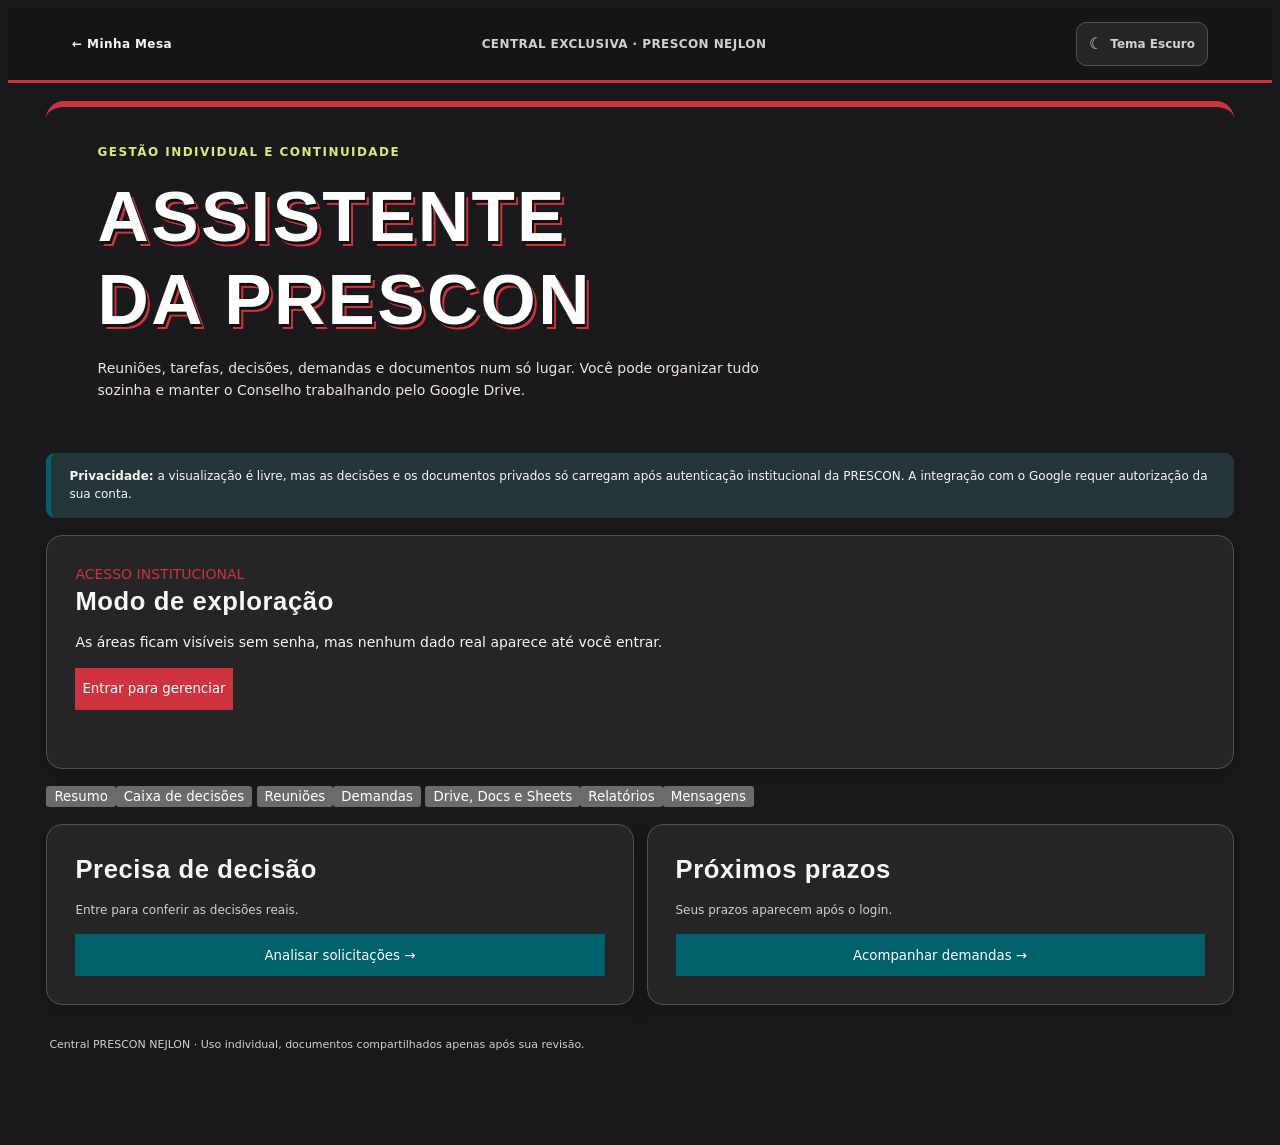
==== pages/operacao.html @ c172b8e2 "feat: personal PRESCON assistant for meetings, decisions and Google Workspace" ====
<!doctype html><html lang="pt-BR"><head>
<meta charset="utf-8"><meta name="viewport" content="width=device-width,initial-scale=1">
<meta name="theme-color" content="#1b191b"><meta name="description" content="Assistente individual de reuniões, decisões, relatórios e Google Workspace da PRESCON NEJLON.">
<title>Assistente PRESCON · NEJLON</title>
<link rel="stylesheet" href="./automation.css"><link rel="stylesheet" href="./ux-system.css"><link rel="stylesheet" href="./operacao.css">
<script defer src="./ux-theme.js"></script><script defer src="./operacao.js"></script></head>
<body class="automation-page personal-page"><a class="ux-skip" href="#conteudo">Pular para conteúdo</a>
<header class="automation-top"><a href="../index.html">← Minha Mesa</a><span>CENTRAL EXCLUSIVA · PRESCON NEJLON</span></header>
<main id="conteudo" class="automation-shell">
<header class="automation-hero personal-hero"><span class="eyebrow">GESTÃO INDIVIDUAL E CONTINUIDADE</span><h1>ASSISTENTE DA <em>PRESCON</em></h1><p>Reuniões, tarefas, decisões, demandas e documentos num só lugar. Você pode organizar tudo sozinha e manter o Conselho trabalhando pelo Google Drive.</p></header>
<div class="automation-note"><strong>Privacidade:</strong> a visualização é livre, mas as decisões e os documentos privados só carregam após autenticação institucional da PRESCON. A integração com o Google requer autorização da sua conta.</div>
<section class="automation-panel" id="personal-auth"><div class="personal-flex"><div><span class="eyebrow">ACESSO INSTITUCIONAL</span><h2>Modo de exploração</h2><p>As áreas ficam visíveis sem senha, mas nenhum dado real aparece até você entrar.</p></div><div id="personal-login-area"><button class="btn red" id="personal-login-toggle" type="button">Entrar para gerenciar</button><button class="btn" id="personal-logout" type="button" hidden>Sair da gestão</button></div></div>
<form class="automation-form personal-login-form" id="personal-login-form" hidden><label>E-mail institucional<input type="email" id="personal-email" autocomplete="username" required placeholder="seuemail@nejlondrina.com"></label><label>Senha<input type="password" id="personal-password" autocomplete="current-password" required></label><button class="btn red" type="submit">Acessar minha gestão</button></form><p id="personal-auth-message" class="automation-message" role="status"></p></section>
<div class="personal-tabs" role="navigation" aria-label="Áreas de trabalho">
<button data-view="inicio" class="active">Resumo</button><button data-view="decisoes">Caixa de decisões</button>
<button data-view="reunioes">Reuniões</button><button data-view="demandas">Demandas</button>
<button data-view="workspace">Drive, Docs e Sheets</button><button data-view="relatorios">Relatórios</button><button data-view="mensagens">Mensagens</button></div>
<section class="personal-view" data-panel="inicio">
<div class="automation-stat-grid" id="personal-stats"></div>
<div class="automation-grid">
<div class="automation-panel"><h2>Precisa de decisão</h2><div id="personal-home-decisions" class="personal-list"><p class="automation-muted">Entre para conferir as decisões reais.</p></div><button class="btn" data-target="decisoes">Analisar solicitações →</button></div>
<div class="automation-panel"><h2>Próximos prazos</h2><div id="personal-deadlines" class="personal-list"><p class="automation-muted">Seus prazos aparecem após o login.</p></div><button class="btn" data-target="demandas">Acompanhar demandas →</button></div>
</div>
</section>
<section class="personal-view" data-panel="decisoes" hidden>
<div class="automation-panel"><div class="personal-flex"><div><h2>Caixa de decisões</h2><p>Justificativas, alterações de voto e respostas externas para sua avaliação.</p></div><button id="personal-refresh-decisions" class="btn">Atualizar</button></div><div id="personal-decisions" class="personal-list"></div></div>
</section>
<section class="personal-view" data-panel="reunioes" hidden>
<div class="automation-grid">
<div class="automation-panel"><h2>Registrar uma reunião</h2><p>Informe a pauta e apenas as decisões que realmente foram tomadas.</p>
<form class="automation-form" id="personal-meeting-form">
<label>Título<input name="title" minlength="3" required placeholder="Ex.: RC de novembro"></label>
<label>Data<input name="held_on" type="date" required></label>
<label>Pauta (um tópico por linha)<textarea name="agenda" rows="4" placeholder="Abertura&#10;Informes das EJs&#10;Pontos para decisão"></textarea></label>
<label>Decisões e encaminhamentos (um por linha)<textarea name="decisions" rows="4" placeholder="Registrar somente deliberações efetivas"></textarea></label>
<label>Anotações internas — privadas<textarea name="notes" rows="3"></textarea></label>
<button class="btn red" type="submit">Salvar reunião</button></form></div>
<div class="automation-panel"><h2>Reuniões registradas</h2><div class="personal-list" id="personal-meetings"></div></div>
</div>
<div class="automation-panel"><h2>Meus encaminhamentos</h2>
<form class="automation-form personal-inline" id="personal-action-form"><label>Encaminhamento<input name="title" minlength="3" required placeholder="Ex.: Solicitar documentação"></label><label>Prazo<input name="due_on" type="date"></label><button class="btn red" type="submit">Adicionar</button></form>
<div id="personal-actions" class="personal-list"></div></div>
</section>
<section class="personal-view" data-panel="demandas" hidden>
<div class="automation-panel"><h2>Criar demanda</h2><p>Para acompanhamento individual da PRESCON, mesmo que o conselheiro continue recebendo as solicitações por WhatsApp ou Drive.</p>
<form class="automation-form personal-create-demand" id="personal-demand-form">
<label>EJ<select id="personal-ej" name="ejId" required><option value="">Selecione</option></select></label>
<label>Assunto<input name="title" minlength="4" required></label>
<label>Classificação<select name="severity"><option value="amarela">Amarela</option><option value="laranja">Laranja</option><option value="vermelha">Vermelha</option></select></label>
<label>Prazo<input name="dueAt" type="date" required></label>
<label class="personal-full">Descrição interna<textarea name="description" minlength="8" required rows="3"></textarea></label>
<button class="btn red" type="submit">Registrar demanda</button></form></div>
<div class="automation-panel"><h2>Panorama da Rede</h2><div class="personal-table-scroll" id="personal-demands"></div></div>
</section>
<section class="personal-view" data-panel="workspace" hidden>
<div class="automation-panel"><div class="personal-flex"><div><h2>Google Workspace</h2><p>Drive é o arquivo institucional; Docs e Sheets recebem os documentos que você produzir.</p><p id="personal-google-status" class="personal-status"></p></div><div class="automation-actions"><button type="button" class="btn red" id="personal-connect-google">Conectar Google</button><button type="button" class="btn" id="personal-organize">Preparar pasta privada</button></div></div></div>
<div class="automation-grid">
<div class="automation-panel"><span class="eyebrow">CONFIDENCIAL</span><h2>Privado da PRESCON</h2><p>Justificativas, votos individuais, relatórios internos, notas e cogestão. Nada é compartilhado automaticamente.</p><div id="personal-private-root" class="personal-links"></div></div>
<div class="automation-panel"><span class="eyebrow">O ACERVO EXISTENTE</span><h2>Drive do Conselho</h2><p>Pastas e planilha que o Conselho já conhece. Não movemos, excluímos nem sobrescrevemos os arquivos antigos.</p><div class="personal-links"><a href="https://drive.google.com/drive/folders/1lMt1bSog2AiDGEiYPf9uO2gQaXEOuNeg" target="_blank" rel="noopener noreferrer">Drive do Conselho 13 ↗</a><a href="https://docs.google.com/spreadsheets/d/1DdwqLHLDsHzD5dF344gKRtQSQMbhN-DplkqMc7z9sdI/edit" target="_blank" rel="noopener noreferrer">Painel Conselho 2026 ↗</a></div></div>
</div>
<div class="automation-panel"><h2>Gerar arquivos no Google</h2><p>Crie cópias novas na pasta privada. Revise antes de compartilhar manualmente no Drive do Conselho.</p>
<div class="personal-actions-grid"><button type="button" data-export="sheet">Planilha de demandas e prazos <small>Google Sheets</small></button><button type="button" data-export="report">Relatório da gestão <small>Google Docs</small></button><button type="button" data-export="handover">Dossiê de cogestão <small>Google Docs</small></button></div></div>
<div class="automation-panel"><h2>Arquivos já gerados</h2><div id="personal-artifacts" class="personal-list"></div></div>
</section>
<section class="personal-view" data-panel="relatorios" hidden>
<div class="automation-panel"><h2>Relatório de gestão</h2><p>Consolidação das ações registradas na Central. Pode ser copiada ou gerada em Google Docs depois de conectar sua conta.</p><pre id="personal-report" class="personal-report"></pre><div class="automation-actions"><button class="btn red" type="button" id="personal-copy-report">Copiar resumo</button><button class="btn" type="button" data-export="report">Gerar no Google Docs</button></div></div>
</section>
<section class="personal-view" data-panel="mensagens" hidden>
<div class="automation-panel"><h2>Mensagens para o Conselho</h2><p>Prepare o texto e escolha manualmente o grupo do Conselho. O portal não envia mensagens sozinho.</p>
<div class="personal-actions-grid"><button data-message="deliberacao">Deliberação <small>Novo prazo ou formulário</small></button><button data-message="prazo">Cobrança de prazo <small>Lembrete de pendências</small></button><button data-message="reuniao">Convocação <small>Data, local e pauta</small></button></div>
<label>Texto do comunicado<textarea id="personal-message" rows="9" class="personal-message"></textarea></label>
<div class="automation-actions"><button type="button" id="personal-copy-message" class="btn red">Copiar texto</button><button type="button" id="personal-whatsapp" class="btn">Abrir WhatsApp</button></div></div>
</section>
<footer class="automation-footer">Central PRESCON NEJLON · Uso individual, documentos compartilhados apenas após sua revisão.</footer>
</main><div id="personal-toast" class="automation-toast" aria-live="polite" role="status"></div>
</body></html>
---- pages/automation.css ----
.automation-page{background:var(--ux-bg,#19191b);color:var(--ux-text,#f9f8f6)}
.automation-page *{box-sizing:border-box}
.automation-top{min-height:64px;background:var(--ux-side,#151515);border-bottom:3px solid var(--ux-red,#ce333e);display:flex;align-items:center;justify-content:space-between;gap:12px;padding:14px clamp(15px,5vw,65px);font-size:12px;font-weight:900;letter-spacing:.035em}
.automation-top a{color:var(--ux-text,#fff);text-decoration:none}.automation-top span{color:var(--ux-muted,#aaa)}
.automation-shell{max-width:1290px;margin:0 auto;padding:18px clamp(14px,3vw,42px) 70px;display:grid;gap:17px}
.automation-hero{min-height:245px;background:#1b191b;color:#fff;border-top:6px solid #ce333e;border-radius:18px;padding:34px clamp(20px,4vw,52px);overflow:hidden}
.automation-hero .eyebrow{color:#d4ec7c;font-size:12px;font-weight:900;letter-spacing:.12em}
.automation-hero h1{color:#fff;font:900 clamp(38px,6vw,71px)/1.17 Impact,'Arial Black',sans-serif;letter-spacing:.033em;text-transform:uppercase;text-shadow:2px 3px #101010,4px 5px #ce333e;margin:12px 0 16px;max-width:850px}
.automation-hero h1 em{font-style:normal;color:#fff}
.automation-hero p{max-width:690px;color:#eae5e7;font-size:14px;margin:0;line-height:1.6}
.automation-note{border-left:5px solid var(--ux-petrol,#00616d);background:var(--ux-alert,#25363a);border-radius:9px;padding:14px 18px;font-size:12px;color:var(--ux-text,#fff)}
.automation-panel{background:var(--ux-surface,#252528);color:var(--ux-text,#fff);border:1px solid var(--ux-border,#535054);border-radius:16px;padding:clamp(17px,2.4vw,28px);display:grid;gap:15px;box-shadow:var(--ux-shadow,0 8px 26px #0002)}
.automation-panel h2{font:900 clamp(20px,2vw,28px)/1.27 'Arial Black',sans-serif;letter-spacing:.024em;margin:0;color:var(--ux-text,#fff)}
.automation-panel h2 span{color:var(--ux-red,#ce333e);margin-right:7px}
.automation-panel>p,.automation-muted{color:var(--ux-muted,#d3ced1);font-size:12px;margin:0}
.automation-form{display:grid;gap:13px}
.automation-form label{font-size:12px;font-weight:800;display:grid;gap:6px;color:var(--ux-text,#fff)}
.automation-form input,.automation-form select,.automation-form textarea{display:block;width:100%;padding:12px 14px;min-height:44px;background:var(--ux-input,#18191b);color:var(--ux-text,#fff);border:1px solid var(--ux-border,#535054);border-radius:10px;line-height:1.5}
.automation-form input[type=file]{padding:10px;overflow-wrap:anywhere}
.automation-form input[type=checkbox]{width:auto;min-height:unset;accent-color:var(--ux-red,#ce333e)}
.automation-form textarea{min-height:110px;resize:vertical}
.automation-form input:focus-visible,.automation-form select:focus-visible,.automation-form textarea:focus-visible,.automation-tabs button:focus-visible{outline:3px solid var(--ux-focus,#fbb4b8);outline-offset:2px}
.automation-form button{justify-self:start;min-height:44px}
.automation-form button:disabled,.automation-actions button:disabled{opacity:.5;cursor:not-allowed}
.automation-message{color:var(--ux-red,#ff9090);font-size:12px;min-height:15px}
.automation-user-bar{display:flex;align-items:center;justify-content:space-between;gap:12px;background:var(--ux-alert,#25363a);border:1px solid var(--ux-petrol,#00616d);border-radius:11px;padding:14px 18px;margin-bottom:12px}
.automation-user-bar div{display:grid;gap:5px}.automation-user-bar span{font-size:10px;font-weight:900;color:var(--ux-muted,#ccc);letter-spacing:.09em}.automation-user-bar strong{font-size:14px;overflow-wrap:anywhere}
.automation-tabs{display:flex;gap:8px;flex-wrap:wrap;padding:6px 0 14px;margin-bottom:12px;border-bottom:1px solid var(--ux-border,#535054)}
.automation-tabs button{background:var(--ux-raised,#302f32);color:var(--ux-text,#fff);border:1px solid var(--ux-border,#535054);border-radius:9px;padding:11px 14px;cursor:pointer;min-height:44px;font-weight:900;font-size:12px}
.automation-tabs button:hover{background:var(--ux-hover,#453f42)}.automation-tabs button.active{background:var(--ux-red,#ce333e);border-color:var(--ux-red,#ce333e);color:#fff}
.auto-tab{display:grid;gap:17px}
.automation-stat-grid{display:grid;grid-template-columns:repeat(3,minmax(0,1fr));gap:12px}
.automation-stat-grid article{display:flex;flex-direction:column;gap:8px;background:var(--ux-surface,#252528);border:1px solid var(--ux-border,#535054);border-top:5px solid var(--ux-petrol,#00616d);padding:18px;border-radius:12px;min-width:0}
.automation-stat-grid article:nth-child(2){border-top-color:var(--ux-red,#ce333e)}.automation-stat-grid article:nth-child(3){border-top-color:var(--ux-lime,#a0c50c)}
.automation-stat-grid span{color:var(--ux-muted,#ddd);font-size:10px;font-weight:900;letter-spacing:.06em}
.automation-stat-grid strong{font:900 clamp(23px,2.8vw,31px)/1.1 'Arial Black',sans-serif;color:var(--ux-text,#fff);overflow-wrap:anywhere}
.automation-stat-grid small{color:var(--ux-muted,#ccc);font-size:11px}
.automation-shortcuts{display:grid;grid-template-columns:repeat(4,minmax(0,1fr));gap:12px}
.automation-shortcuts button,.automation-shortcuts a{display:flex;flex-direction:column;gap:13px;align-items:flex-start;text-decoration:none;text-align:left;cursor:pointer;min-width:0;background:var(--ux-raised,#302f32);border:1px solid var(--ux-border,#535054);border-top:5px solid var(--ux-red,#ce333e);border-radius:12px;padding:19px;color:var(--ux-text,#fff);font:inherit;min-height:170px}
.automation-shortcuts button:nth-child(2){border-top-color:var(--ux-petrol,#00616d)}.automation-shortcuts button:nth-child(3){border-top-color:var(--ux-lime,#a0c50c)}
.automation-shortcuts button:hover,.automation-shortcuts a:hover{background:var(--ux-hover,#453e42)}
.automation-shortcuts b{font-size:15px;line-height:1.35}
.automation-shortcuts small{font-size:12px;color:var(--ux-muted,#d3ced1)}
.automation-shortcuts span{margin-top:auto;font-size:11px;font-weight:900;color:var(--ux-red,#f7a1a1)}
.automation-checks{display:grid;grid-template-columns:repeat(3,minmax(0,1fr));gap:10px}
.automation-checks p{margin:0;background:var(--ux-raised,#302f32);padding:13px;border-radius:10px;font-size:12px;color:var(--ux-text,#fff);line-height:1.6}
.automation-switches{display:flex;gap:16px;flex-wrap:wrap;background:var(--ux-raised,#302f32);padding:15px;border-radius:9px}
.automation-switches label{display:flex;flex-direction:row;align-items:flex-start;gap:9px;flex:1 1 250px}
.automation-grid{display:grid;grid-template-columns:repeat(2,minmax(0,1fr));gap:13px}
.automation-actions{display:flex;flex-wrap:wrap;gap:9px;align-items:center}
.automation-result{background:var(--ux-alert,#25363a);padding:12px 15px;border-radius:9px;color:var(--ux-text,#fff);font-size:12px;overflow-wrap:anywhere}
.automation-result:empty{display:none}
.automation-inline{display:flex;flex-wrap:wrap;align-items:end}
.automation-inline label{flex:1 1 180px;min-width:0}.automation-inline button{justify-self:unset}
.automation-files,.automation-forms,.automation-results{display:grid;gap:10px;min-width:0}
.automation-file,.automation-form-card,.automation-response{background:var(--ux-raised,#302f32);border:1px solid var(--ux-border,#535054);border-radius:11px;padding:15px;display:grid;gap:10px}
.automation-form-card-head{display:flex;align-items:flex-start;justify-content:space-between;gap:12px;flex-wrap:wrap}
.automation-form-card strong,.automation-file strong{font-size:14px;overflow-wrap:anywhere}
.automation-form-card small,.automation-file small,.automation-response small{display:block;color:var(--ux-muted,#ddd);font-size:11px}
.automation-form-card .automation-actions{gap:8px}
.automation-form-card .btn{font-size:11px;min-height:39px;padding:7px 10px}
.automation-form-card .tag{white-space:nowrap}
.automation-file{grid-template-columns:minmax(0,1fr) auto;align-items:center}
.automation-file a{color:var(--ux-red,#ed6c74);font-weight:900;font-size:12px}
.automation-response-top{display:flex;justify-content:space-between;gap:10px;flex-wrap:wrap}
.automation-response details{border-top:1px solid var(--ux-border,#535054);padding-top:10px}
.automation-response summary{cursor:pointer;font-weight:800}
.automation-response pre{white-space:pre-wrap;overflow-wrap:anywhere;max-height:300px;overflow:auto;font-size:11px}
.automation-response select,.automation-response textarea{background:var(--ux-input,#18191b);color:var(--ux-text,#fff);border:1px solid var(--ux-border,#535054);border-radius:7px;padding:10px;font:inherit;font-size:12px}
.automation-response .automation-actions{margin-top:5px}
.automation-footer{color:var(--ux-muted,#d3ced1);font-size:11px;padding:14px 3px}
.automation-toast{position:fixed;bottom:15px;right:15px;z-index:20;background:#005663;color:#fff;padding:12px 16px;border-radius:10px;box-shadow:0 8px 20px #0005;max-width:min(400px,90vw);font-size:12px}
.automation-toast:empty{display:none}
.automation-page a:not(.btn):focus-visible{outline:3px solid var(--ux-focus,#fbb4b8);outline-offset:3px}
@media(max-width:1040px){.automation-shortcuts{grid-template-columns:repeat(2,minmax(0,1fr))}.automation-checks{grid-template-columns:1fr}}
@media(max-width:700px){.automation-grid,.automation-stat-grid{grid-template-columns:1fr}.automation-hero{min-height:260px;padding:27px 18px}.automation-tabs{display:flex;flex-wrap:nowrap;overflow-x:auto;scroll-snap-type:x proximity}.automation-tabs button{white-space:nowrap;flex:0 0 auto;scroll-snap-align:start}.automation-file{grid-template-columns:1fr}.automation-top{flex-wrap:wrap}.automation-form button{width:100%}.automation-form-card .btn{width:auto}}
@media(max-width:475px){.automation-shortcuts{grid-template-columns:1fr}.automation-shortcuts button,.automation-shortcuts a{min-height:126px}.automation-hero h1{font-size:38px}}
@media(prefers-reduced-motion:reduce){.automation-page *{scroll-behavior:auto!important;transition:none!important}}
/* Integração de Forms existente: campos claros em ambos os temas */
.automation-form-card .auto-google-attach{display:flex;align-items:center;gap:8px;flex-wrap:wrap;background:var(--ux-surface);padding:10px;border-radius:9px;color:var(--ux-muted);font-size:11px}
.automation-form-card .auto-google-attach input{min-width:195px;max-width:100%;flex:1;padding:10px;border:1px solid var(--ux-border);border-radius:7px;background:var(--ux-input);color:var(--ux-text);font-size:12px}
.automation-form-card .auto-google-attach button{min-height:41px}
@media(max-width:500px){.automation-form-card .auto-google-attach input{flex:1 1 100%;min-width:0}}

/* PRESCON — panorama semanal: informações essenciais sem sobrecarregar a página */
.automation-week-list{display:grid;grid-template-columns:repeat(2,minmax(0,1fr));gap:12px}
.automation-week-item{background:var(--ux-raised,#302f32);border:1px solid var(--ux-border,#535054);border-radius:13px;padding:18px;display:flex;flex-direction:column;gap:12px;min-width:0}
.automation-week-top{display:flex;justify-content:space-between;align-items:flex-start;gap:12px;flex-wrap:wrap}
.automation-week-top>div{display:grid;gap:5px;min-width:0}
.automation-week-top strong{font-size:14px;color:var(--ux-text,#fff);overflow-wrap:anywhere}
.automation-week-top span{font-size:11px;color:var(--ux-muted,#ddd)}
.automation-week-count{display:flex;align-items:baseline;gap:10px}
.automation-week-count strong{font:900 31px/1 'Arial Black',sans-serif;color:var(--ux-text,#fff)}
.automation-week-count span{font-size:12px;color:var(--ux-muted,#ddd)}
.automation-week-alert{background:var(--ux-alert,#25363a);border-left:4px solid var(--ux-petrol,#00616d);padding:10px 12px;font-size:11px;color:var(--ux-text,#fff);margin:0}
.automation-week-item details{border-top:1px solid var(--ux-border,#535054);padding-top:10px}
.automation-week-item summary{font-size:12px;font-weight:800;cursor:pointer;padding-block:8px;min-height:44px}
.automation-week-item details p{font-size:12px;color:var(--ux-muted,#ddd);line-height:1.65;margin-top:6px}
.automation-week-item>.btn{align-self:flex-start;margin-top:auto}
@media(max-width:860px){.automation-week-list{grid-template-columns:1fr}}

/* Exploração sem senha: prévia pública, gestão real com autenticação opcional. */
.automation-preview-mode .automation-user-bar{border-color:var(--ux-petrol,#00616d);background:var(--ux-alert,#eaf3f4)}
.automation-preview-mode .automation-user-bar strong{font-size:clamp(13px,1.6vw,16px)}
.automation-login-top{display:flex;align-items:center;justify-content:space-between;gap:14px;flex-wrap:wrap}
.automation-login-top p{max-width:700px;margin:0;color:var(--ux-muted);font-size:12px}
.automation-preview-mode .automation-note{border-left-color:var(--ux-lime,#bee252)}
.automation-preview-mode .automation-week-item{border-top:4px solid var(--ux-petrol,#00616d)}
.automation-preview-mode .automation-form-card{border-top:4px solid var(--ux-red,#ce333e)}
.automation-preview-mode #auto-weekly-stats article strong{color:var(--ux-muted)}
.automation-preview-mode #auto-weekly-demand a{color:var(--ux-text);font-weight:800;text-decoration:underline}
.automation-preview-mode #auto-demands-root .demands-card{min-height:190px}
#auto-login[hidden],#auto-app[hidden],.automation-user-bar button[hidden]{display:none!important}
@media(max-width:600px){.automation-user-bar{align-items:stretch;flex-direction:column}.automation-user-bar .automation-actions{width:100%}.automation-user-bar button{width:100%}.automation-login-top button{width:100%}}
---- pages/ux-system.css ----
/* NEJLON 2027 — Sistema visual consolidado v1.
   Carregado APÓS os estilos legados. O tema claro/escuro deve preservar contraste
   e não alterar dados nem regras de negócio. */
:root,html[data-theme="dark"]{
 color-scheme:dark;
 --ux-bg:#19191b;--ux-side:#141517;--ux-surface:#252528;--ux-raised:#302f32;
 --ux-input:#18191b;--ux-border:#535054;--ux-text:#f9f8f6;--ux-muted:#d3ced1;
 --ux-subtle:#bdb7bb;--ux-hover:#3d383b;--ux-red:#ce333e;--ux-red-hover:#e34a54;
 --ux-petrol:#00616d;--ux-petrol-hover:#087b88;--ux-lime:#bee252;
 --ux-focus:#fbb4b8;--ux-alert:#25363a;--ux-warning:#423826;
 --ux-shadow:0 8px 24px rgba(0,0,0,.14);
 --bg:var(--ux-bg);--side:var(--ux-side);--panel:var(--ux-surface);--panel2:var(--ux-raised);
 --border:var(--ux-border);--text:var(--ux-text);--muted:var(--ux-muted);
}
html[data-theme="light"]{
 color-scheme:light;
 --ux-bg:#f7f5f2;--ux-side:#f0ece9;--ux-surface:#fff;--ux-raised:#f1eeeb;
 --ux-input:#fff;--ux-border:#b8b2b0;--ux-text:#222124;--ux-muted:#49474a;
 --ux-subtle:#59555a;--ux-hover:#e9e2de;--ux-red:#a92732;--ux-red-hover:#8f1e28;
 --ux-petrol:#005663;--ux-petrol-hover:#00434d;--ux-lime:#4b6710;
 --ux-focus:#b22d36;--ux-alert:#e9f3f3;--ux-warning:#fff4d4;
 --ux-shadow:0 6px 24px rgba(35,23,21,.065);
 --bg:var(--ux-bg);--side:var(--ux-side);--panel:var(--ux-surface);--panel2:var(--ux-raised);
 --border:var(--ux-border);--text:var(--ux-text);--muted:var(--ux-muted);
}
html{min-width:320px;scroll-padding-top:78px}
body,body.wa-page,body.institutional{background:var(--ux-bg);color:var(--ux-text)}
body{font-size:14px;line-height:1.55}
body,button,input,select,textarea{font-family:'DM Sans',system-ui,sans-serif}
h1,h2,h3,h4{overflow-wrap:break-word;text-wrap:balance}
p{overflow-wrap:break-word}
:where(button,a,input,select,textarea,summary,[tabindex]):focus-visible{outline:3px solid var(--ux-focus)!important;outline-offset:3px!important}
button:disabled{cursor:not-allowed;opacity:.57}
button,a,summary{-webkit-tap-highlight-color:transparent}
button,select,input[type="checkbox"],input[type="radio"]{accent-color:var(--ux-red)}
select,input,textarea{max-width:100%}
input::placeholder,textarea::placeholder{color:var(--ux-subtle);opacity:1}
[hidden]{display:none!important}
:where(.panel,.stat-card,.role-card,.comparison-card,.wa-panel,.milestone,.ej,.value-grid article,.rules article){box-shadow:var(--ux-shadow)}
/* Tipografia forte, sem caracteres ou linhas se sobrepondo. */
.intro h1,.i-hero h1,.i-section h2,.idealize-banner h1,.idealize-manual-art h3,.wa-hero h1{
 letter-spacing:.027em!important;line-height:1.2!important;font-weight:900;
 text-shadow:2px 3px 0 #121212,4px 5px 0 #ae2832!important;
 overflow-wrap:normal;word-break:normal;hyphens:auto
}
.workhead h2,.panel h3,.ej-directory-card h3,.wa-panel h2,.idealize-shell h2{
 letter-spacing:.035em!important;line-height:1.3
}
.intro h1{font-size:clamp(27px,3.4vw,44px);max-width:760px}
.i-hero h1{font-size:clamp(43px,7vw,88px)}
.wa-hero h1{font-size:clamp(32px,5.4vw,61px)}
.intro,.i-hero,.idealize-banner,.wa-hero,.idealize-manual-art{color:#fff}
.intro h1,.i-hero h1,.idealize-banner h1,.wa-hero h1,.idealize-manual-art h3{color:#fff}
.intro p,.i-hero p,.idealize-banner p,.wa-hero p,.idealize-manual-art p{color:#f3efef}
.intro .eyebrow,.i-hero .i-tag,.idealize-banner .eyebrow,.wa-hero .eyebrow{color:#fbc3c5}
/* Controles de tema: no cabeçalho e nas páginas auxiliares */
.ux-theme-switch{display:inline-flex;align-items:center;gap:7px;min-height:44px;padding:9px 12px;border:1px solid var(--ux-border);border-radius:10px;background:var(--ux-surface);color:var(--ux-text);font-size:12px;font-weight:800;white-space:nowrap}
.ux-theme-switch:hover{background:var(--ux-hover)}
.ux-theme-switch .ux-theme-icon{font-size:16px;line-height:1}
.ux-skip{position:absolute;z-index:999;top:-100px;left:14px;padding:12px 16px;border:2px solid var(--ux-focus);background:var(--ux-surface);color:var(--ux-text);border-radius:8px;font-weight:800}
.ux-skip:focus{top:12px}
/* Navegação, hierarquia, estado selecionado */
.side{background:var(--ux-side);border-color:var(--ux-border);overflow-y:auto}
.side-section,.mini-heading,.eyebrow{color:var(--ux-red)}
.nav-button{color:var(--ux-text);min-height:44px}
.nav-button:hover{background:var(--ux-hover)}
.nav-button.active,.role-option.active,.filter.active{color:#fff;background:var(--ux-red);border-color:var(--ux-red)}
.nav-more{border-color:var(--ux-border)}
.nav-more summary{color:var(--ux-muted);min-height:44px}
.nav-more summary:hover,.nav-more[open] summary{background:var(--ux-hover);color:var(--ux-text)}
.topbar{background:var(--ux-surface);border-color:var(--ux-red);min-height:70px;height:auto;padding-block:10px}
.top-label,.top-year{color:var(--ux-muted)}
.brand strong{letter-spacing:.035em}
.brand small,.side-foot small{color:var(--ux-muted)}
.side-foot{background:var(--ux-surface);border-color:var(--ux-border)}
.institutional-shortcut{background:var(--ux-raised);border-color:var(--ux-border);color:var(--ux-text)}
.institutional-shortcut:hover{background:var(--ux-hover)}
.institutional-shortcut small{color:var(--ux-muted)}
.pill-outline{background:var(--ux-alert);border-color:var(--ux-border);color:var(--ux-text)}
.contact{display:inline-flex;align-items:center;min-height:44px;background:var(--ux-red);color:#fff;border-radius:10px}
.contact:hover{background:var(--ux-red-hover);filter:none}
.content{width:100%;max-width:1480px}
.workhead h2{color:var(--ux-text)}
.workhead p,.stat-label,.stat-footer,.role-card p,.panel .sub,.list-item p,.note,.date-chip,.heat-info,.footer{color:var(--ux-muted)}
.date-chip{background:var(--ux-surface);border-color:var(--ux-border)}
/* Superfícies e cartões */
.role-card,.panel,.stat-card,.ej-directory-card{background:var(--ux-surface);border-color:var(--ux-border);color:var(--ux-text)}
.panel h3,.stat-card strong{color:var(--ux-text)}
.role-option,.filter,.select,.search,.ej-select select{background:var(--ux-raised);border-color:var(--ux-border);color:var(--ux-text);min-height:44px}
.role-option:hover,.filter:hover{background:var(--ux-hover);filter:none}
.role-option.active:hover,.filter.active:hover{background:var(--ux-red-hover)}
.role-card .mini-heading{color:var(--ux-red)}
.stat-card{box-shadow:var(--ux-shadow);border-top-color:var(--ux-petrol)}
.stat-card:nth-child(2),.stat-card:nth-child(4){border-top-color:var(--ux-red)}
.stat-card:nth-child(3){border-top-color:var(--ux-petrol)}
.stat-icon{color:var(--ux-red)}
.demo-alert,.notice,.comparison-insight,.wa-info{background:var(--ux-alert);border-color:var(--ux-petrol);color:var(--ux-text)}
.demo-alert p,.demo-alert strong,.notice{color:var(--ux-text)}
.demo-alert .alert-icon{color:var(--ux-petrol)}
.btn{display:inline-flex;align-items:center;justify-content:center;gap:7px;min-height:42px;background:var(--ux-petrol);border:1px solid var(--ux-petrol);color:#fff}
.btn.red{background:var(--ux-red);border-color:var(--ux-red);color:#fff}
.btn:hover{background:var(--ux-petrol-hover);filter:none}
.btn.red:hover{background:var(--ux-red-hover)}
.tag{color:#fff;background:var(--ux-petrol)}
.tag.green{background:#154d3b;color:#fff}
.tag.yellow{background:#76520b;color:#fff}
.tag.red{background:#932634;color:#fff}
.list-item{border-color:var(--ux-border);flex-wrap:wrap;gap:12px}
.list-item .right{flex-wrap:wrap}
.quick-action{background:var(--ux-raised);border-color:var(--ux-border);color:var(--ux-text);min-height:144px}
.quick-action span,.quick-action strong{color:var(--ux-muted)}
.quick-action:hover{background:var(--ux-hover)}
.quick-action b{font-size:14px}
.heat.none{background:var(--ux-raised);border-color:var(--ux-border);color:var(--ux-text)}
.heat:focus-visible,.heat.active{outline:3px solid var(--ux-focus);outline-offset:2px}
.record{background:var(--ux-raised);border-color:var(--ux-border)}
.record summary{color:var(--ux-text);min-height:44px}
.record p{color:var(--ux-muted)}
.profile-head h3,.profile-value,.detail-stats b{color:var(--ux-text)}
.detail-stats div,.avatar,.progress,.barplot{background:var(--ux-raised);border-color:var(--ux-border)}
.detail-stats span,.bulletlist{color:var(--ux-muted)}
.nav-button,.heat,.role-option,.filter,.analytics-bar,.comparison-toggle button{transition:background-color .16s,border-color .16s,transform .16s}
/* Analíticos: barras, comparação, estados e rótulos */
.analytics-bar,.comparison-card,.voting-graph,.prescon-focus-card{background:var(--ux-surface);border-color:var(--ux-border);color:var(--ux-text)}
.analytics-bar-header small,.comparison-card p,.comparison-card-foot,.voting-graph h3 small,.prescon-focus-card p,.prescon-focus-card span{color:var(--ux-muted)}
.analytics-track,.comparison-bar-track{background:var(--ux-raised)}
.analytics-bar.selected{border-color:var(--ux-red);box-shadow:0 0 0 2px color-mix(in srgb,var(--ux-red) 25%,transparent)}
.analytics-reset{color:#fff}
.comparison-toggle button{background:var(--ux-raised);color:var(--ux-text);border-color:var(--ux-border);min-height:44px}
.comparison-toggle button.active{background:var(--ux-red);color:#fff;border-color:var(--ux-red)}
.comparison-insight{border-left:4px solid var(--ux-petrol)}
.comparison-insight b{color:var(--ux-text)}
/* Formulários: não usar fonte branca em inputs claros ou vice-versa */
.idealize-shell .panel,.idealize-financial-card,.idealize-scenario,.idealize-final,.idealize-result,
.pf-sheet,.wa-panel,.wa-template-card,.wa-recipient,.wa-group-preview{
 background:var(--ux-surface);color:var(--ux-text);border-color:var(--ux-border)
}
.idealize-financial-stats div,.idealize-guide-item,.idealize-choices label,.idealize-manual-steps>div,
.pf-import .pf-drop,.pf-group,.pf-sheet table td,.wa-group-preview,
.wa-template-card,.wa-recipient pre{
 background:var(--ux-raised);color:var(--ux-text);border-color:var(--ux-border)
}
.idealize-financial-stats span,.idealize-guide-item p,.idealize-scenario .sub,
.pf-disclaimer,.wa-panel p,.wa-hints,.wa-help,.wa-template-card p,
.wa-template-meta,.wa-group-preview,.wa-footer,.wa-nav,.wa-info,.wa-counter{
 color:var(--ux-muted)
}
.idealize-financial-stats strong,.idealize-financial-card h3,
.idealize-result h3,.voting-graph h3{color:var(--ux-text)}
.idealize-financial-stats .positive strong{color:var(--ux-lime)}
.idealize-financial-stats .negative strong{color:var(--ux-red)}
.idealize-manual-visual{background:var(--ux-surface);color:var(--ux-text);border-color:var(--ux-border)}
.idealize-manual-art{background:linear-gradient(110deg,#1b1b1c,#3c3033);color:#fff}
.idealize-manual-art .eyebrow,.idealize-manual-art h3,.idealize-manual-art p{color:#fff}
.idealize-manual-art h3 em{color:#d8ef9f}
.idealize-manual-steps span,.idealize-manual-steps b{color:var(--ux-text)}
.idealize-manual-steps b{background:var(--ux-lime);color:var(--ux-bg)}
.idealize-manual-note{background:var(--ux-alert);border-color:var(--ux-border);color:var(--ux-text)}
.idealize-guide summary,.idealize-financial-card details summary{border-color:var(--ux-border);color:var(--ux-text);min-height:44px}
#idealize-vote-form input:not([type="radio"]),#idealize-vote-form textarea,#idealize-vote-form select,
.wa-panel input,.wa-panel textarea,.wa-panel select,.pf-drop input,.wa-template-card input{
 background:var(--ux-input);color:var(--ux-text);border:1px solid var(--ux-border)
}
#idealize-vote-form input[type="radio"]{accent-color:var(--ux-red)}
.idealize-choices label.chosen{background:var(--ux-alert);border-color:var(--ux-petrol)}
.idealize-financial-card h4,.idealize-overflow th,.idealize-overflow td,.pf-sheet td{color:var(--ux-text)}
.idealize-overflow th{background:var(--ux-petrol);color:#fff}
.idealize-overflow td,.pf-sheet td{border-color:var(--ux-border)}
.pf-drop{background:var(--ux-raised);border-color:var(--ux-red);color:var(--ux-text)}
.pf-group{background:var(--ux-petrol);color:#fff}
.pf-group strong,.pf-group span{color:#fff}
.wa-template-card.is-active{background:var(--ux-alert);border-color:var(--ux-red);border-top-color:var(--ux-red)}
.wa-template-card h3,.wa-template-meta b{color:var(--ux-text)}
.wa-template-meta span,.wa-template-meta b{color:var(--ux-muted)}
.wa-template-actions .btn{color:#fff}
.wa-library .wa-counter{background:var(--ux-raised);border-color:var(--ux-border)}
.wa-template-card .wa-template-actions{margin-top:auto}
.wa-panel label{color:var(--ux-text)}
.wa-hints code{background:var(--ux-raised);color:var(--ux-text)}
.wa-group-preview{line-height:1.7;white-space:pre-wrap;overflow-wrap:anywhere}
.wa-nav a,.i-top a{color:var(--ux-text)}
.wa-toast{background:var(--ux-petrol);color:#fff}
.wa-template-card .btn{min-height:40px}
/* Institucional: áreas editoriais claras, capas de marca escuras */
.i-top{background:var(--ux-surface);border-color:var(--ux-red);color:var(--ux-text)}
.i-top span,.i-section>p,.milestone p,.value-grid p,.ej small,.i-foot small{color:var(--ux-muted)}
.i-section h2,.city,.city summary,.i-foot span{color:var(--ux-text)}
.milestone,.value-grid article,.rules article,.ej,.city{background:var(--ux-surface);border-color:var(--ux-border);color:var(--ux-text)}
.milestone h3,.value-grid h3,.rules h3,.ej strong{color:var(--ux-text)}
.milestone b,.rules span,.value-grid h3{color:var(--ux-red)}
.ej span{color:var(--ux-red)}
.city summary{background:var(--ux-petrol);color:#fff;min-height:48px}
.city summary span{color:#fff}
.city .ej-grid{background:var(--ux-surface)}
.ej strong{background:var(--ux-lime);color:var(--ux-bg)}
.anchor a{background:var(--ux-petrol);color:#fff;min-height:44px;display:inline-flex;align-items:center}
.mission-grid article{background:#ae2934;color:#fff}
.mission-grid article:nth-child(2){background:#005866;color:#fff}
.mission-grid article h3,.mission-grid article small{color:#fff}
.org>div:not(.org-cols),.org-cols span{background:var(--ux-red);color:#fff}
.org>strong,.org i{color:var(--ux-text)}
/* Light theme specifics: never use hard-coded dark text on light backgrounds. */
html[data-theme="light"] .intro,html[data-theme="light"] .i-hero,
html[data-theme="light"] .idealize-banner,html[data-theme="light"] .wa-hero{
 background-color:#262124;color:#fff
}
html[data-theme="light"] .intro h1,html[data-theme="light"] .intro p,
html[data-theme="light"] .i-hero h1,html[data-theme="light"] .i-hero p,
html[data-theme="light"] .idealize-banner h1,html[data-theme="light"] .idealize-banner p,
html[data-theme="light"] .wa-hero h1,html[data-theme="light"] .wa-hero p{color:#fff}
html[data-theme="light"] .idealize-projections button{background:var(--ux-raised);border-color:var(--ux-border);color:var(--ux-text)}
html[data-theme="light"] .idealize-projections button.active{background:var(--ux-petrol);border-color:var(--ux-petrol);color:#fff}
html[data-theme="light"] .idealize-financial-stats .positive strong{color:#23652f}
html[data-theme="light"] .idealize-financial-stats .negative strong{color:#a01d2e}
html[data-theme="light"] .idealize-manual-steps b{background:#c9ed71;color:#142111}
html[data-theme="light"] .i-hero .i-tag{color:#d5ed98}
html[data-theme="light"] .wa-template-meta{color:var(--ux-muted)}
html[data-theme="light"] .wa-panel #wa-warning{color:var(--ux-red)}
html[data-theme="light"] .idealize-rateio{color:var(--ux-text)}
/* Responsivo: priorizar conteúdo legível e botões tocáveis */
@media(max-width:1200px){
 .quick-actions,.prescon-focus{grid-template-columns:repeat(2,minmax(0,1fr))}
 .intro{padding:26px}
}
@media(max-width:990px){
 .side{width:204px;padding:20px 11px}
 .content{padding-inline:22px}
 .stats{grid-template-columns:repeat(2,minmax(0,1fr))}
 .i-section{padding-block:34px}
}
@media(max-width:760px){
 html{scroll-padding-top:65px}
 .side{display:none}
 .topbar{padding:12px 15px;gap:9px}
 .top-actions{margin-left:auto;flex-wrap:wrap;justify-content:flex-end}
 .top-label{font-size:10px}
 .content{padding:15px 13px}
 .intro{padding:24px 18px;min-height:230px}
 .intro h1{font-size:clamp(27px,6vw,36px)}
 .intro p{font-size:13px}
 .mobile-nav{display:flex;overflow-x:auto;gap:8px;padding:12px 1px 7px;scroll-snap-type:x proximity}
 .mobile-nav .nav-button{white-space:nowrap;min-height:44px;scroll-snap-align:start;background:var(--ux-raised);color:var(--ux-text);border:1px solid var(--ux-border)}
 .mobile-nav .nav-button.active{background:var(--ux-red);color:#fff;border-color:var(--ux-red)}
 .mobile-nav .nav-more{display:flex;align-items:center;margin:0;padding:0;border:0}
 .mobile-nav .nav-more summary{white-space:nowrap;background:var(--ux-raised);border:1px solid var(--ux-border);border-radius:9px;min-height:44px}
 .mobile-nav .nav-more[open]{display:grid;min-width:max-content}
 .mobile-nav .nav-more[open] .nav-button{margin-top:4px}
 .quick-actions,.prescon-focus,.comparison-cards,.mission-grid{grid-template-columns:1fr}
 .workhead{margin-top:20px}
 .role-card{align-items:stretch}
 .role-options{width:100%}
 .role-option{flex:1 1 135px;min-height:44px}
 .role-card .ej-select{width:100%}
 .role-card .ej-select select{width:100%}
 .idealize-shell{padding-inline:12px}
 .idealize-manual-steps{grid-template-columns:1fr}
 .wa-nav,.i-top{flex-wrap:wrap;gap:10px}
 .wa-hero,.i-hero{padding:36px 22px}
 .i-prism{opacity:.22}
 .wa-template-grid,.wa-library-controls{grid-template-columns:1fr}
 .org-cols{grid-template-columns:repeat(2,minmax(0,1fr))}
}
@media(max-width:520px){
 .topbar{align-items:flex-start}
 .top-label{width:100%}
 .top-actions{width:100%;justify-content:space-between}
 .contact{font-size:11px}
 .stats{grid-template-columns:repeat(2,minmax(0,1fr));gap:8px}
 .stat-card{padding:13px}
 .stat-card strong{font-size:clamp(23px,6vw,30px)}
 .stat-label{font-size:12px}
 .panel{padding:15px}
 .heatmap{grid-template-columns:repeat(3,minmax(0,1fr));gap:7px}
 .heat{min-height:78px}
 .heat .name{font-size:11px}
 .workhead::after{opacity:.09}
 .idealize-identity,.idealize-financial-grid,.idealize-results{grid-template-columns:1fr}
 .idealize-financial-stats{grid-template-columns:repeat(2,minmax(0,1fr))}
 .idealize-choices{grid-template-columns:1fr}
 .idealize-manual-steps span{font-size:12px}
 .pf-group-grid,.wa-formgrid{grid-template-columns:1fr}
 .wa-hero h1{font-size:clamp(30px,8vw,43px)}
 .i-hero h1{font-size:clamp(38px,9vw,56px)}
 .i-section h2{font-size:clamp(30px,8vw,44px)}
 .value-grid,.rules,.ej-grid,.timeline{grid-template-columns:1fr}
 .org-cols{grid-template-columns:1fr}
 .mission-grid article{padding:18px}
 .footer{flex-direction:column}
 .wa-panel{padding:16px}
 .wa-group-preview{padding:14px}
}
@media(max-width:380px){
 .stats{grid-template-columns:1fr}
 .intro h1{font-size:25px}
 .heatmap{grid-template-columns:repeat(2,minmax(0,1fr))}
 .top-actions{gap:8px}
 .ux-theme-switch{padding-inline:10px}
}
@media(prefers-reduced-motion:reduce){html{scroll-behavior:auto}*,*::before,*::after{transition-duration:.01ms!important;animation-duration:.01ms!important;scroll-behavior:auto!important}}

/* Correções finais de contraste e navegação — revisão QA. */
.i-section h2 em{color:var(--ux-text)!important}
html[data-theme="light"] .i-section h2,
html[data-theme="light"] .i-section h2 em{
 text-shadow:1px 2px 0 rgba(169,39,50,.13)!important
}
html[data-theme="light"] .wa-template-card .wa-template-meta b{color:var(--ux-red)}
html[data-theme="light"] .wa-library .wa-counter{color:var(--ux-text)}
html[data-theme="light"] .idealize-financial-card .tag{color:#fff}
html[data-theme="light"] .idealize-financial-stats span{color:var(--ux-muted)}
html[data-theme="light"] .comparison-card>strong{color:var(--ux-text)}
html[data-theme="light"] .voting-graph .vote-graph-row b{color:var(--ux-text)}
html[data-theme="light"] .idealize-manual-art .eyebrow{color:#f4d5d5}
html[data-theme="light"] .wa-info strong{color:var(--ux-text)}
/* Em celular, todas as áreas acessíveis por rolagem horizontal simples. */
@media(max-width:760px){
 .mobile-nav{overscroll-behavior-inline:contain;scroll-padding-inline:12px}
 .mobile-nav .nav-more{display:contents}
 .mobile-nav .nav-more summary{display:none}
 .mobile-nav .nav-more .nav-button{margin:0;display:flex}
 .mobile-nav .nav-button{flex:0 0 auto}
}
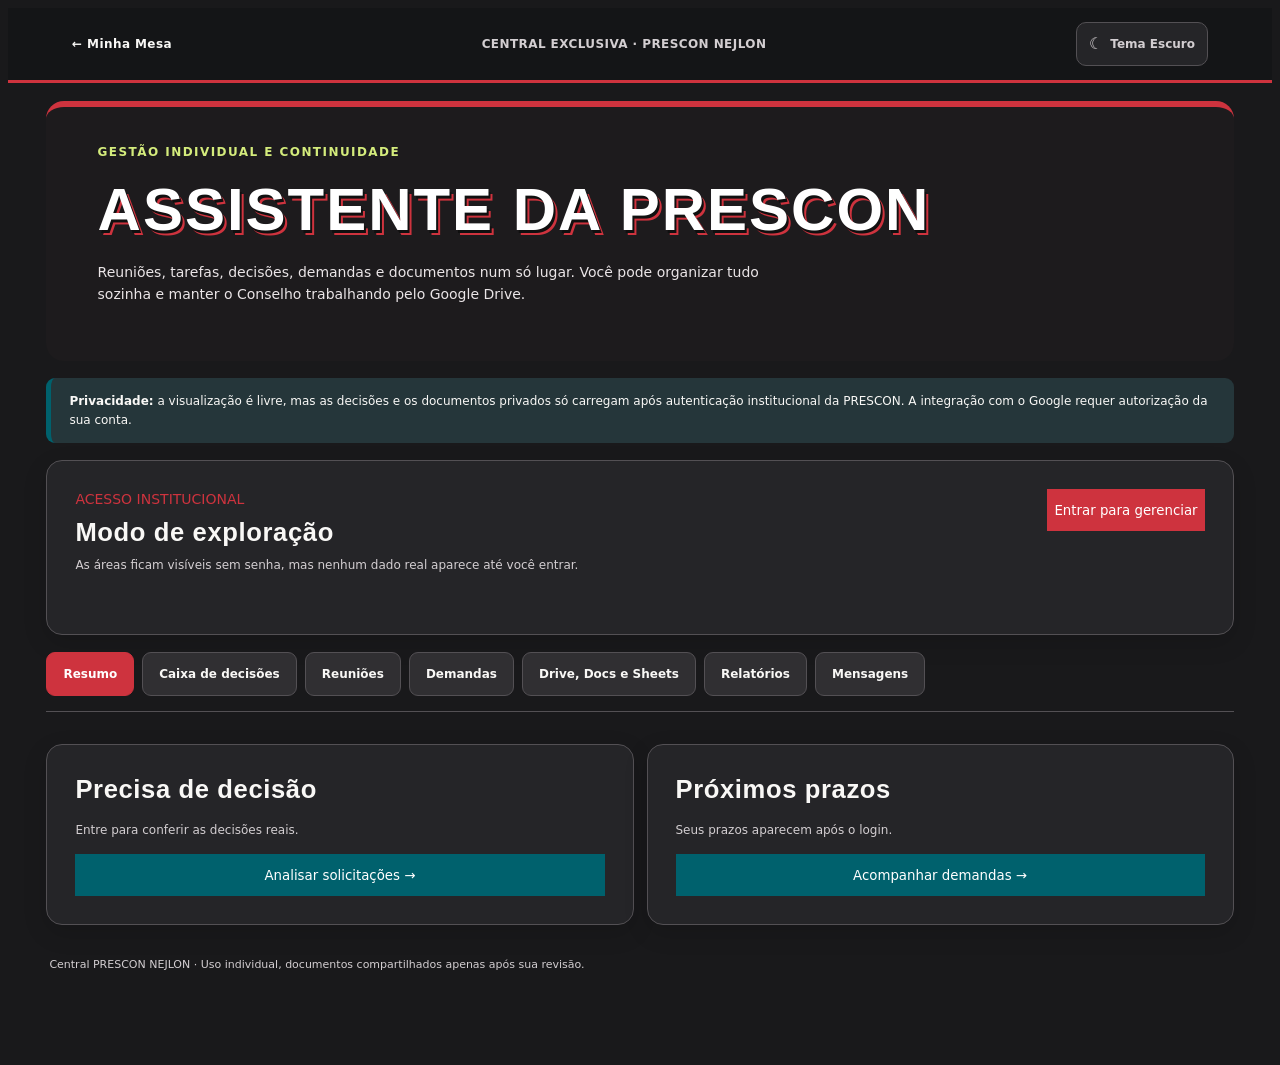
==== commit fa78e9d3: "ux: add Apps Script connection under Google Workspace operations" ====
--- a/pages/operacao.html
+++ b/pages/operacao.html
@@ -58,6 +58,7 @@
 <div class="automation-panel"><span class="eyebrow">CONFIDENCIAL</span><h2>Privado da PRESCON</h2><p>Justificativas, votos individuais, relatórios internos, notas e cogestão. Nada é compartilhado automaticamente.</p><div id="personal-private-root" class="personal-links"></div></div>
 <div class="automation-panel"><span class="eyebrow">O ACERVO EXISTENTE</span><h2>Drive do Conselho</h2><p>Pastas e planilha que o Conselho já conhece. Não movemos, excluímos nem sobrescrevemos os arquivos antigos.</p><div class="personal-links"><a href="https://drive.google.com/drive/folders/1lMt1bSog2AiDGEiYPf9uO2gQaXEOuNeg" target="_blank" rel="noopener noreferrer">Drive do Conselho 13 ↗</a><a href="https://docs.google.com/spreadsheets/d/1DdwqLHLDsHzD5dF344gKRtQSQMbhN-DplkqMc7z9sdI/edit" target="_blank" rel="noopener noreferrer">Painel Conselho 2026 ↗</a></div></div>
 </div>
+<div class="automation-panel"><span class="eyebrow">AUTOMAÇÃO PELO GOOGLE</span><div class="personal-flex"><div><h2>Apps Script — atualização agendada</h2><p>Sincronize indicadores do Portal com uma aba exclusiva dentro do Painel Conselho 2026, sem alterar os registros e abas existentes.</p></div><a class="btn red" href="./apps-script.html">Configurar Apps Script →</a></div><p class="automation-muted">Conexão privada e revogável. Não sincroniza votos individuais nem justificativas.</p></div>
 <div class="automation-panel"><h2>Gerar arquivos no Google</h2><p>Crie cópias novas na pasta privada. Revise antes de compartilhar manualmente no Drive do Conselho.</p>
 <div class="personal-actions-grid"><button type="button" data-export="sheet">Planilha de demandas e prazos <small>Google Sheets</small></button><button type="button" data-export="report">Relatório da gestão <small>Google Docs</small></button><button type="button" data-export="handover">Dossiê de cogestão <small>Google Docs</small></button></div></div>
 <div class="automation-panel"><h2>Arquivos já gerados</h2><div id="personal-artifacts" class="personal-list"></div></div>
--- a/pages/operacao.css
+++ b/pages/operacao.css
@@ -0,0 +1,50 @@
+.personal-page .automation-shell{max-width:1320px}
+.personal-hero{min-height:260px;background:#1d1b1d;border-top:6px solid #ce333e}
+.personal-hero h1{font-size:clamp(36px,5vw,60px)}
+.personal-tabs{display:flex;flex-wrap:wrap;gap:8px;border-bottom:1px solid var(--ux-border,#555);padding:0 0 15px}
+.personal-tabs button{cursor:pointer;min-height:44px;background:var(--ux-raised,#302f32);border:1px solid var(--ux-border,#555);border-radius:9px;color:var(--ux-text,#fff);padding:12px 16px;font-size:12px;font-weight:900}
+.personal-tabs button:hover{background:var(--ux-hover,#443e43)}.personal-tabs button.active{background:var(--ux-red,#ce333e);color:#fff;border-color:var(--ux-red,#ce333e)}
+.personal-view{display:grid;gap:15px}
+.personal-flex{display:flex;align-items:flex-start;justify-content:space-between;gap:16px;flex-wrap:wrap}
+.personal-flex>div:first-child{max-width:820px}
+.personal-flex h2{margin:5px 0 8px}
+.personal-flex p{font-size:12px;color:var(--ux-muted,#ddd);margin:0;line-height:1.65}
+.personal-login-form{border-top:1px solid var(--ux-border,#555);padding-top:14px;max-width:600px}
+.personal-list{display:grid;gap:10px}
+.personal-item{background:var(--ux-raised,#302f32);border:1px solid var(--ux-border,#555);border-radius:11px;padding:14px 16px;display:grid;gap:10px}
+.personal-item-head{display:flex;align-items:flex-start;justify-content:space-between;gap:8px;flex-wrap:wrap}
+.personal-item strong{font-size:14px;color:var(--ux-text,#fff)}
+.personal-item p{font-size:12px;color:var(--ux-muted,#ddd);white-space:pre-wrap;line-height:1.5;margin:0}
+.personal-item small{font-size:11px;color:var(--ux-muted,#ddd)}
+.personal-item .automation-actions{gap:8px}
+.personal-item .automation-actions button{min-height:40px}
+.personal-action-note{display:block;width:100%;min-height:85px;border:1px solid var(--ux-border,#555);border-radius:9px;padding:11px 12px;resize:vertical;background:var(--ux-input,#1b191b);color:var(--ux-text,#fff);font-size:12px}
+.personal-item .personal-ej{min-height:42px;border:1px solid var(--ux-border,#555);border-radius:9px;background:var(--ux-input,#1b191b);color:var(--ux-text,#fff);padding:8px 12px}
+.personal-status{font-size:12px;font-weight:800;color:var(--ux-text,#fff)}
+.personal-inline{display:flex;align-items:end;gap:10px;flex-wrap:wrap}
+.personal-inline label{flex:1 1 200px}
+.personal-inline button{justify-self:auto}
+.personal-create-demand{display:grid;grid-template-columns:repeat(2,minmax(0,1fr));gap:13px}
+.personal-create-demand .personal-full{grid-column:1/-1}
+.personal-create-demand>button{justify-self:start}
+.personal-table-scroll{width:100%;overflow-x:auto}
+.personal-table-scroll table{border-collapse:collapse;width:100%;font-size:12px}
+.personal-table-scroll td,.personal-table-scroll th{padding:12px 11px;text-align:left;border-bottom:1px solid var(--ux-border,#555);white-space:normal;min-width:90px;color:var(--ux-text,#fff)}
+.personal-table-scroll th{font-size:10px;text-transform:uppercase;color:var(--ux-muted,#ddd)}
+.personal-table-scroll tr:hover td{background:var(--ux-hover,#423b40)}
+.personal-links{display:grid;gap:9px;margin-top:8px}
+.personal-links a{color:var(--ux-text,#fff);background:var(--ux-raised,#323033);border:1px solid var(--ux-border,#555);padding:11px;border-radius:9px;line-height:1.5;text-decoration:none;font-size:12px;font-weight:800}
+.personal-links a:hover{border-color:var(--ux-red,#ce333e)}
+.personal-actions-grid{display:grid;grid-template-columns:repeat(3,minmax(0,1fr));gap:12px}
+.personal-actions-grid button{min-height:120px;cursor:pointer;padding:18px;text-align:left;display:flex;flex-direction:column;gap:12px;border-radius:12px;background:var(--ux-raised,#323033);border:1px solid var(--ux-border,#555);border-top:4px solid var(--ux-petrol,#005762);font:900 14px/1.4 system-ui,sans-serif;color:var(--ux-text,#fff)}
+.personal-actions-grid button:nth-child(2){border-top-color:var(--ux-red,#ce333e)}.personal-actions-grid button:nth-child(3){border-top-color:var(--ux-lime,#9bc90e)}
+.personal-actions-grid button:hover{background:var(--ux-hover,#423b40)}
+.personal-actions-grid button small{font-weight:600;font-size:11px;color:var(--ux-muted,#ddd)}
+.personal-report{white-space:pre-wrap;overflow-wrap:anywhere;background:var(--ux-input,#1d1b1d);border:1px solid var(--ux-border,#555);color:var(--ux-text,#fff);padding:18px;border-radius:11px;font-size:12px;line-height:1.7;max-height:540px;overflow-y:auto}
+.personal-message{display:block;width:100%;margin-top:10px;min-height:230px;padding:14px;border:1px solid var(--ux-border,#555);border-radius:10px;background:var(--ux-input,#1b191b);color:var(--ux-text,#fff);font:13px/1.6 system-ui,sans-serif;resize:vertical}
+.personal-page [hidden]{display:none!important}
+.personal-page button:focus-visible,.personal-page a:focus-visible{outline:3px solid var(--ux-red,#ce333e);outline-offset:2px}
+.personal-page button:disabled{opacity:.6;cursor:not-allowed}
+@media(max-width:870px){.personal-actions-grid{grid-template-columns:repeat(2,minmax(0,1fr))}.personal-tabs{flex-wrap:nowrap;overflow-x:auto}.personal-tabs button{white-space:nowrap;flex:0 0 auto}}
+@media(max-width:650px){.personal-create-demand,.personal-actions-grid{grid-template-columns:1fr}.personal-flex .automation-actions{width:100%}.personal-flex .automation-actions button{flex:1}.personal-tabs{gap:6px}.personal-view .automation-grid{grid-template-columns:1fr}.personal-inline button{width:100%}}
+@media(prefers-reduced-motion:reduce){.personal-tabs *{scroll-behavior:auto}}
